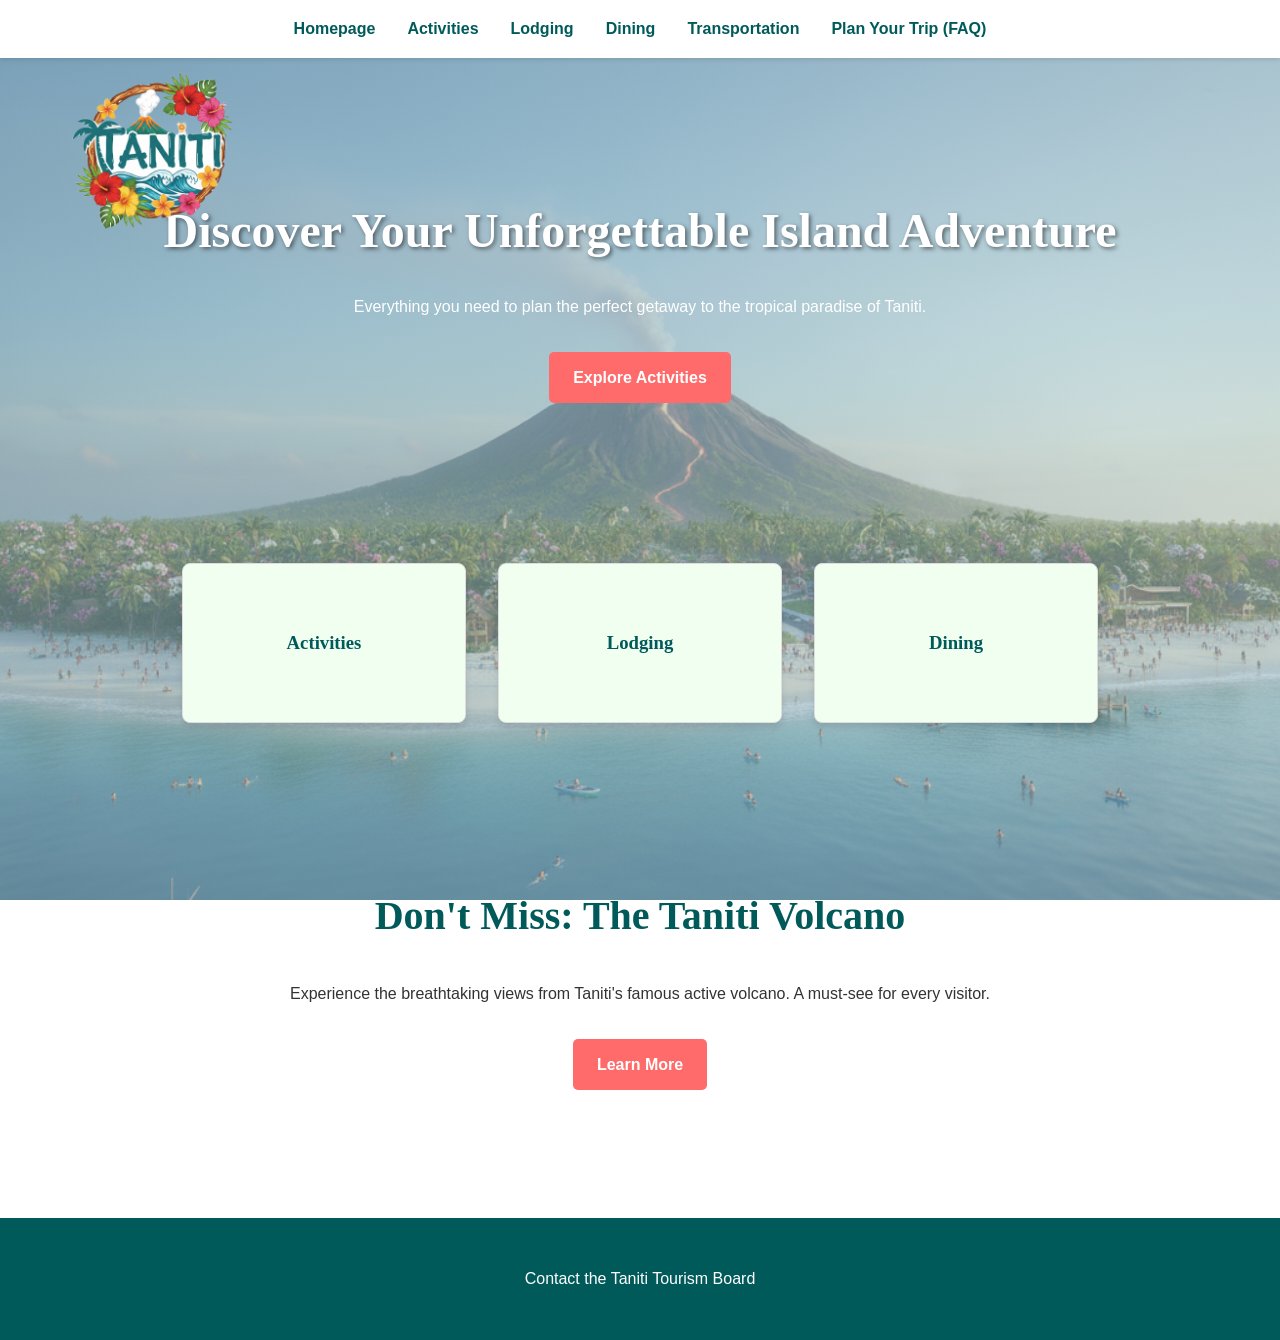
==== index.html @ 14ff098a "First line of commit message Initial commit" ====
<!DOCTYPE html>
<html lang="en">
<head>
    <meta charset="UTF-8">
    <meta name="viewport" content="width=device-width, initial-scale=1.0">
    <link rel="stylesheet" href="style.css">
    <title>Visit Taniti - Your Island Getaway</title>
</head>
<body>
    <a href="index.html">
        <img src="images/Taniti_Logo_Transparent.png" alt="Taniti Island Tourism Logo" class="logo">
    </a>
    <header>
        <nav>
            <ul>
                <li><a href="index.html">Homepage</a></li>
                <li><a href="activities.html">Activities</a></li>
                <li><a href="lodging.html">Lodging</a></li>
                <li><a href="dining.html">Dining</a></li>
                <li><a href="transportation.html">Transportation</a></li>
                <li><a href="faq.html">Plan Your Trip (FAQ)</a></li>
            </ul>
        </nav>
    </header>

    <main>
        <section class="hero">
            <h1>Discover Your Unforgettable Island Adventure</h1>
            <p>Everything you need to plan the perfect getaway to the tropical paradise of Taniti.</p>
            <a href="activities.html" class="button">Explore Activities</a>
        </section>

        <section class="categories">
            <a href="activities.html" class="card">
                <h3>Activities</h3>
            </a>
            <a href="lodging.html" class="card">
                <h3>Lodging</h3>
            </a>
            <a href="dining.html" class="card">
                <h3>Dining</h3>
            </a>
        </section>

        <section class="featured-highlight">
            <h2>Don't Miss: The Taniti Volcano</h2>
            <p>Experience the breathtaking views from Taniti's famous active volcano. A must-see for every visitor.</p>
            <a href="volcano-tour.html" class="button">Learn More</a>
        </section>
    </main>

    <footer>
        <p>Contact the Taniti Tourism Board</p>
        </footer>

</body>
</html>
---- style.css ----
/* --- General Styles & Fonts --- */
body {
    font-family: 'Helvetica Neue', Arial, sans-serif;
    margin: 0;
    line-height: 1.6;
    color: #333;
    background: linear-gradient(rgba(170, 212, 224, 0.482), rgba(168, 208, 219, 0.477)), url(../images/Gemini_Generated_Image_ejhh47ejhh47ejhh.png);
    background-size: cover;
    background-attachment: fixed;
    background-position: center;
}

h1, h2, h3 {
    font-family: 'Georgia', serif;
    color: #005A5A; /* Deep Teal */
}

a {
    text-decoration: none;
    color: #FF6B6B; /* Coral Red */
}

main {
    width: 90%;
    max-width: 1200px;
    margin: 0 auto;
}

/* --- Header & Navigation --- */
header {
    background-color: #FFFFFF;
    box-shadow: 0 2px 4px rgba(0,0,0,0.1);
    padding: 1rem 5%;
    position: sticky;
    top: 0;
    z-index: 100;
}

.logo {
    position: fixed;
    top: 25px;      /* Distance from the top of the page */
    left: 30px;     /* Distance from the left of the page */
    z-index: 200;   /* Ensures it stays on top of other content */
    width: 250px;   /* Adjust the size as needed */
}

header nav ul {
    list-style-type: none;
    margin: 0;
    padding: 0;
    display: flex;
    justify-content: center;
    gap: 2rem;
}

header nav a {
    color: #005A5A;
    font-weight: bold;
    text-decoration: none;
}


/* --- Hero Section --- */
.hero {
    background-image: url('https://images.unsplash.com/photo-1507525428034-b723a9ce6890'); /* Placeholder image of a beach */
    background-size: cover;
    background-position: center;
    color: white;
    text-align: center;
    padding: 6rem 1rem;
    display: flex;
    flex-direction: column;
    align-items: center;
}

.hero h1 {
    font-size: 3rem;
    color: white;
    text-shadow: 2px 2px 4px rgba(0,0,0,0.5);
    margin-bottom: 0.5rem;
}

/* --- Button Styles --- */
.button {
    background-color: #FF6B6B; /* Coral Red */
    color: white;
    padding: 0.8rem 1.5rem;
    border-radius: 5px;
    font-weight: bold;
    display: inline-block;
    margin-top: 1rem;
}

.button:hover {
    background-color: #e05252;
}

/* --- Categories & Featured Sections --- */
.categories, .featured-highlight {
    text-align: center;
    padding: 4rem 1rem;
}

.categories {
    display: flex;
    justify-content: center;
    gap: 2rem;
    flex-wrap: wrap; /* Allows cards to stack on smaller screens */
}

.card {
    border: 1px solid #ddd;
    border-radius: 8px;
    box-shadow: 0 4px 6px rgba(0,0,0,0.1);
    width: 250px;
    padding: 4rem 1rem; /* Padding for text inside */
    background-color: #F0FFF0; /* Honeydew green */
}

.card h3 {
    margin: 0;
}

.featured-highlight h2 {
    font-size: 2.5rem;
}

/* --- Footer --- */
footer {
    background-color: #005A5A; /* Deep Teal */
    color: white;
    text-align: center;
    padding: 2rem;
    margin-top: 4rem;
}
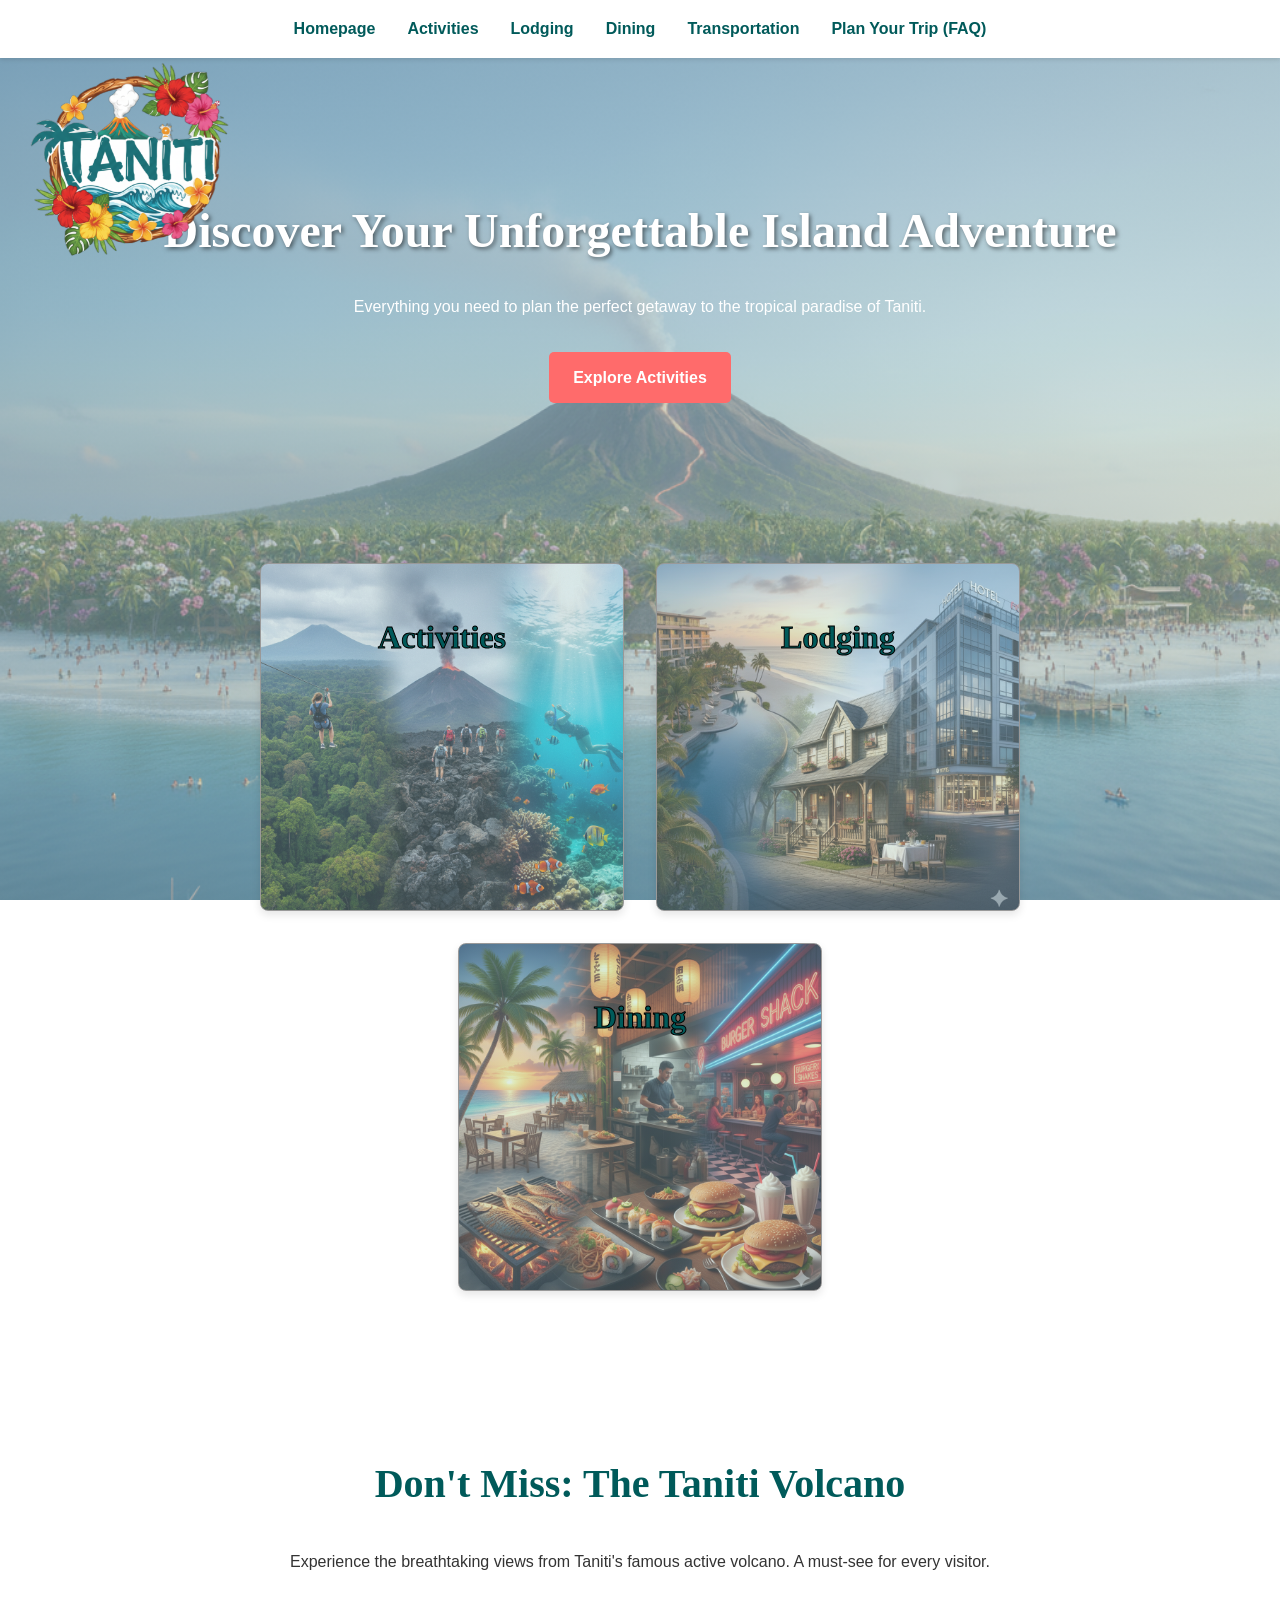
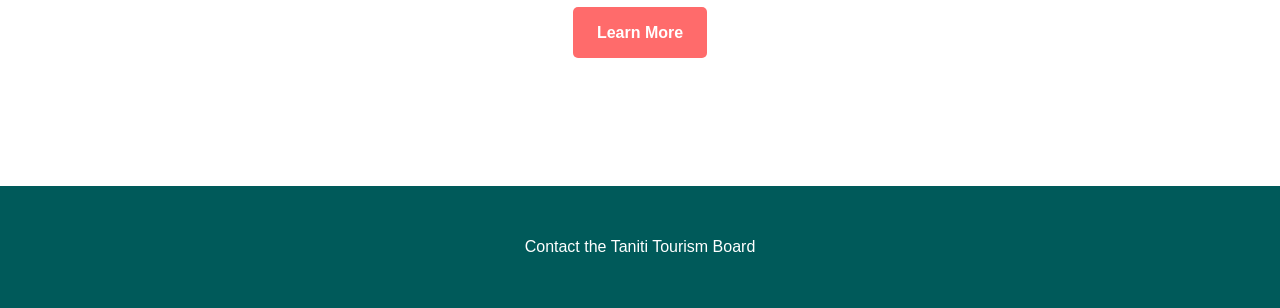
==== commit feb6fc0d: "Finished!!!" ====
--- a/index.html
+++ b/index.html
@@ -11,8 +11,13 @@
         <img src="images/Taniti_Logo_Transparent.png" alt="Taniti Island Tourism Logo" class="logo">
     </a>
     <header>
+        <button class="nav-toggle" aria-label="toggle navigation">
+            <span class="hamburger"></span>
+            <span class="hamburger"></span>
+            <span class="hamburger"></span>
+        </button>
         <nav>
-            <ul>
+            <ul id="primary-navigation">
                 <li><a href="index.html">Homepage</a></li>
                 <li><a href="activities.html">Activities</a></li>
                 <li><a href="lodging.html">Lodging</a></li>
@@ -31,14 +36,14 @@
         </section>
 
         <section class="categories">
-            <a href="activities.html" class="card">
-                <h3>Activities</h3>
+            <a href="activities.html" class="card card-activities">
+                <h3 class="stroked-text">Activities</h3>
             </a>
-            <a href="lodging.html" class="card">
-                <h3>Lodging</h3>
+            <a href="lodging.html" class="card card-lodging">
+                <h3 class="stroked-text">Lodging</h3>
             </a>
-            <a href="dining.html" class="card">
-                <h3>Dining</h3>
+            <a href="dining.html" class="card card-dining">
+                <h3 class="stroked-text">Dining</h3>
             </a>
         </section>
 
@@ -51,7 +56,7 @@
 
     <footer>
         <p>Contact the Taniti Tourism Board</p>
-        </footer>
-
+    </footer>
+    <script src="script.js"></script>
 </body>
 </html>
--- a/style.css
+++ b/style.css
@@ -14,6 +14,12 @@
     font-family: 'Georgia', serif;
     color: #005A5A; /* Deep Teal */
 }
+
+img {
+    max-width: 100%;
+    height: auto;
+}
+
 
 a {
     text-decoration: none;
@@ -38,10 +44,10 @@
 
 .logo {
     position: fixed;
-    top: 25px;      /* Distance from the top of the page */
+    top: 60px;      /* Distance from the top of the page */
     left: 30px;     /* Distance from the left of the page */
-    z-index: 200;   /* Ensures it stays on top of other content */
-    width: 250px;   /* Adjust the size as needed */
+    z-index: 99;   /* Ensures it stays on top of other content */
+    width: 200px;   /* Adjust the size as needed */
 }
 
 header nav ul {
@@ -116,9 +122,57 @@
     padding: 4rem 1rem; /* Padding for text inside */
     background-color: #F0FFF0; /* Honeydew green */
 }
-
+.card, .activity-card, .lodging-card, .dining-card {
+    border: 1px solid #999;
+    min-width: 250px;
+    padding: 3rem 5%;
+    text-align: center;
+    border-radius: 8px; /* Add this for rounded corners */
+    box-shadow: 0 4px 8px rgba(0,0,0,0.1); /* Add this for a shadow */
+    background-color: rgba(255, 255, 255, 0.717); /* White with 85% opacity */
+    /* ... your other styles ... */
+    min-height: 250px; /* Adjust this value until it looks right */
+}
+.card-link {
+    text-decoration: none;
+}
+
+.tags span {
+    background-color: #e0e0e0; /* A light gray */
+    color: #555;             /* A darker gray text */
+    font-size: 0.8rem;      /* Smaller font */
+    padding: 3px 8px;
+    border-radius: 12px;    /* Pill shape */
+    margin-right: 5px;
+}
 .card h3 {
     margin: 0;
+}
+.card-activities {
+    background: linear-gradient(rgba(170, 212, 224, 0.352), rgba(168, 208, 219, 0.324)), url('images/Activity card.png');
+    background-size: cover;
+    background-position: center;
+}
+.card-lodging {
+    background: linear-gradient(rgba(170, 212, 224, 0.352), rgba(168, 208, 219, 0.324)), url('images/Lodging card.png');
+    background-size: cover;
+    background-position: center;
+}
+
+.card-dining {
+    background: linear-gradient(rgba(170, 212, 224, 0.352), rgba(168, 208, 219, 0.324)), url('images/Dining card.png');
+    background-size: cover;
+    background-position: center;
+}
+.categories, 
+.activity-grid, 
+.lodging-grid, 
+.dining-grid {
+    display: flex;
+    flex-wrap: wrap;
+    justify-content: center;
+    gap: 2rem;
+    align-items: stretch;/* Ensures all cards have the same height */
 }
 
 .featured-highlight h2 {
@@ -132,4 +186,103 @@
     text-align: center;
     padding: 2rem;
     margin-top: 4rem;
+    clear: both;
+}
+/* --- Mobile Navigation System --- */
+
+/* 1. Hide the hamburger button on desktop */
+.nav-toggle {
+    display: none;
+}
+
+/* 2. Styles for the hamburger icon lines */
+.hamburger {
+    display: block;
+    width: 25px;
+    height: 3px;
+    background-color: black;
+    margin: 5px 0;
+    pointer-events: none;
+}
+/* --- Page-Specific Styles --- */
+.activity-details h1, .lodging-details h1, .menu-details h1 {
+    font-size: 3.5rem; /* Increase font size */
+    font-weight: 700;  /* Make font bolder */
+}
+.stroked-text {
+   -webkit-text-stroke-width: 1px;
+   -webkit-text-stroke-color: black;
+   font-size: 2rem;
+}
+.gallery-image {
+    border: 2px solid #ddd;
+    border-radius: 8px;
+    box-shadow: 0 4px 6px rgba(0,0,0,0.1);
+    margin-bottom: 1rem;
+    width:50%; 
+    height:auto; 
+    float: left; 
+    padding: auto; 
+    margin-right: 25px; 
+    margin-bottom: 20px;
+}
+/* --- Responsive Page Content --- */
+
+/* Example CSS Change */
+
+/* --- Styles for Mobile View --- */
+@media (max-width: 768px) {
+    .gallery-image {
+        width: 100%; /* Full width on mobile */
+        height: auto;
+        float: none; /* Remove float on mobile */
+        margin: 0 0 1rem 0; /* Adjust margin for spacing */
+    }
+
+    /* --- Mobile Navigation System --- */
+    .nav-toggle {
+        display: block;
+        background: transparent;
+        border: none;
+        cursor: pointer;
+    }
+
+    #primary-navigation {
+        display: none;
+        position: absolute;
+        top: 100%;
+        left: 0;
+        right: 0;
+        background-color: white;
+        box-shadow: 0 2px 4px rgba(0,0,0,0.1);
+        flex-direction: column;
+        align-items: center;
+        padding: 1rem;
+    }
+
+    #primary-navigation.is-active {
+        display: flex;
+    }
+
+    /* --- Responsive Page Content --- */
+    .categories, .activity-grid, .lodging-grid, .dining-grid {
+        flex-direction: column;
+        align-items: center;
+    }
+
+    .hero h1 {
+        font-size: 2.5rem;
+    }
+
+    .logo {
+        position: fixed;
+        top: 0.5%;      /* Distance from the top of the page */
+        left: 76%;     /* Distance from the left of the page */
+        z-index: 101;   /* Ensures it stays on top of other content */
+        width: 22%;   /* Adjust the size as needed */
+    }
+
+    .activity-details h1, .lodging-details h1, .menu-details h1 {
+        font-size: 2.2rem; /* A smaller, but still impactful, size for mobile */
+    }
 }
